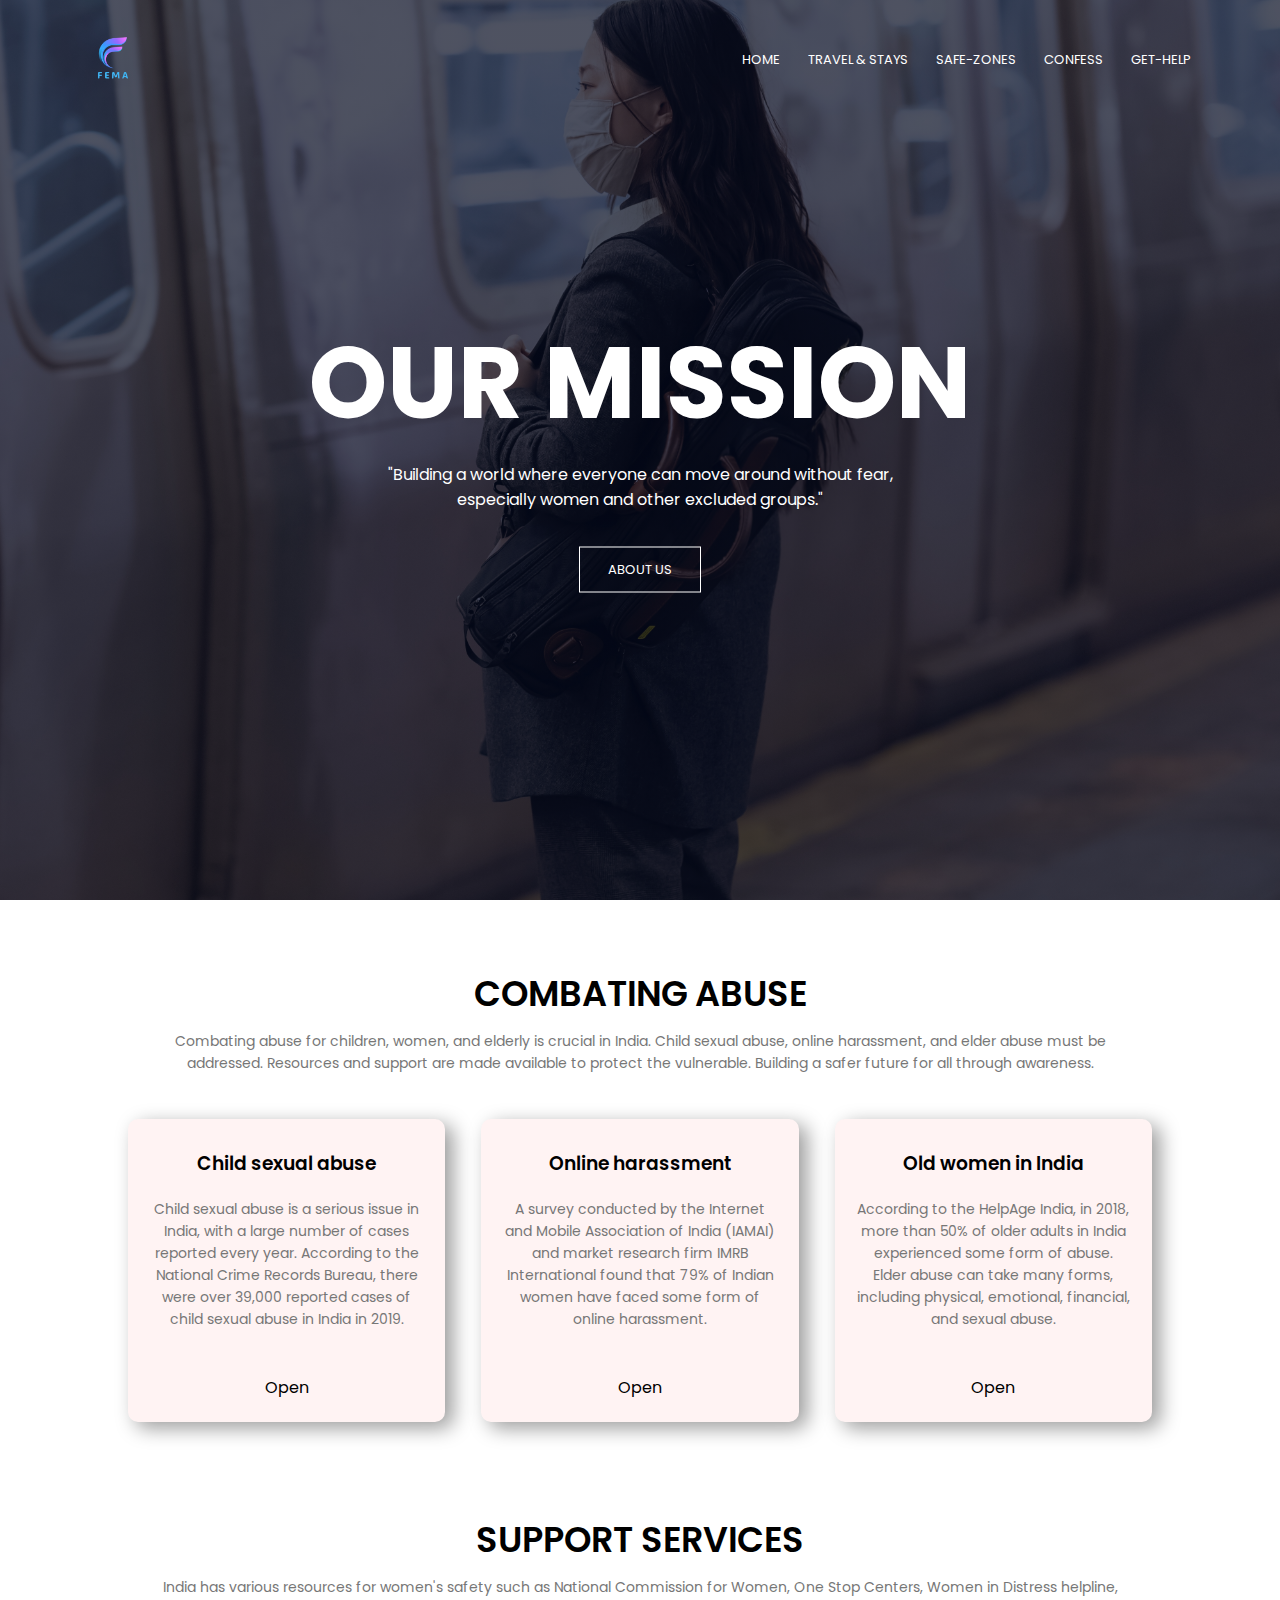
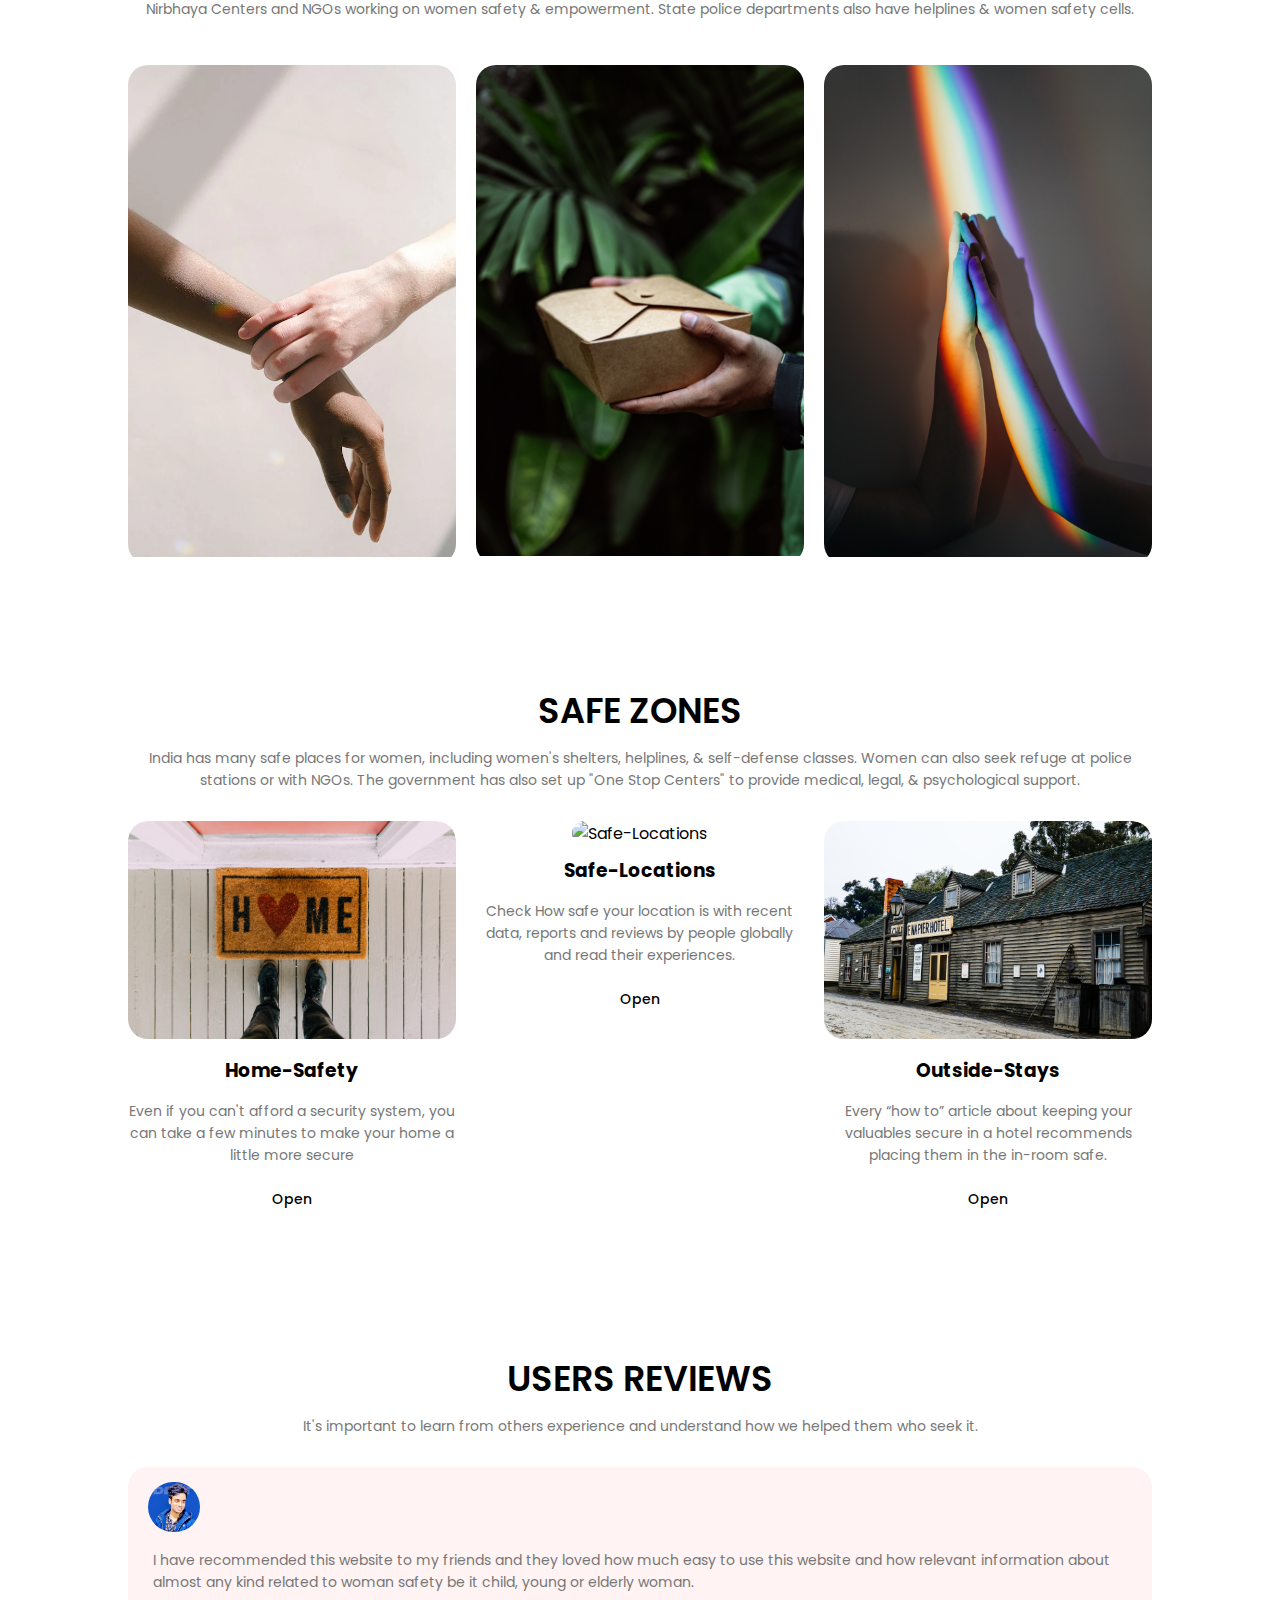
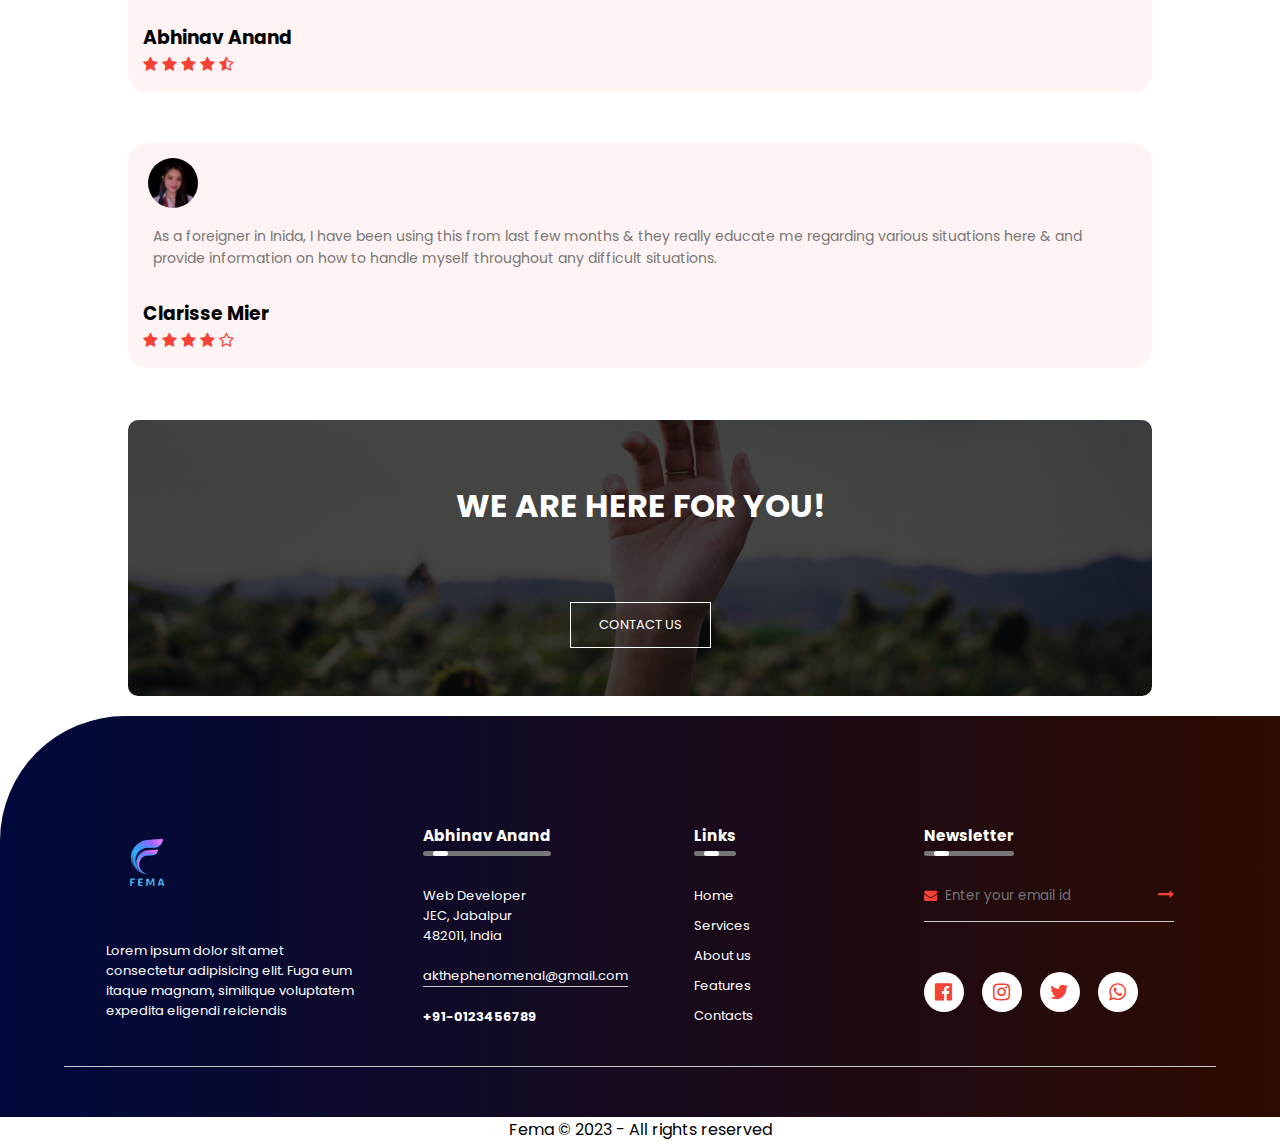
==== index.html @ bfee08e9 "Add files via upload" ====
<!DOCTYPE html>
<html lang="en">
  <head>
    <meta charset="UTF-8" />
    <meta http-equiv="X-UA-Compatible" content="IE=edge" />
    <meta name="viewport" content="width=device-width, initial-scale=1.0" />
    <title>FEMA</title>
    <link href="/img/logofinal.png" rel="icon">
    <link rel="stylesheet" href="style.css" />
    <link rel="preconnect" href="https://fonts.googleapis.com" />
    <link rel="preconnect" href="https://fonts.gstatic.com" crossorigin />
    <link
      href="https://fonts.googleapis.com/css2?family=Poppins:ital,wght@0,200;0,300;0,400;0,500;1,500&display=swap"
      rel="stylesheet"
    />
    <link
      rel="stylesheet"
      href="https://cdnjs.cloudflare.com/ajax/libs/font-awesome/4.7.0/css/font-awesome.min.css"
    />
  </head>
  <body>
    <!-- navsection -->
    <section class="header">
      <nav>
        <a href="index.html"><img src="img/logofinal.png" /> </a>
        <div class="navlinks" id="navLinks">
          <i class="fa fa-times" onclick="hideMenu()"></i>
          <ul>
            <li><a href="">HOME</a></li>
            <li><a href="/travel.html">TRAVEL & STAYS</a></li>
            <li><a href="/safeZone.html">SAFE-ZONES</a></li>
            <li><a href="confess.html">CONFESS</a></li>
            <li><a href="/Gethelp.html">GET-HELP</a></li>
            <!-- <li><a href="">OTHERS</a></li> -->
          </ul>
        </div>
        <i class="fa fa-bars" onclick="showMenu()"></i>
      </nav>

      <!-- home-text  -->
      <div class="home">
        <h1>OUR MISSION</h1>
        <p>
          "Building a world where everyone can move around without fear,<br />
          especially women and other excluded groups."
        </p>
        <a href="/about.html" class="home-link">
          ABOUT US</a>
      </div>
    </section>



    <!-- -------- Combating Abuse --------  -->
    <section class="combat">
      <h1>COMBATING ABUSE</h1>
      <p>
        Combating abuse for children, women, and elderly is crucial in India.
        Child sexual abuse, online harassment, and elder abuse must be
        addressed. Resources and support are made available to protect the
        vulnerable. Building a safer future for all through awareness.
      </p>

      <div class="combrow">
        <div class="combat-col">
          <h3>Child sexual abuse</h3>
          <p>
            Child sexual abuse is a serious issue in India, with a large number
            of cases reported every year. According to the National Crime
            Records Bureau, there were over 39,000 reported cases of child
            sexual abuse in India in 2019.
          </p>
          <a href="http://www.redelephantfoundation.org/">Open</a>
        </div>
        <div class="combat-col">
          <h3>Online harassment</h3>
          <p>
            A survey conducted by the Internet and Mobile Association of India
            (IAMAI) and market research firm IMRB International found that 79%
            of Indian women have faced some form of online harassment.
          </p>
          <a href="https://iheartmob.org/">Open</a>
        </div>
        <div class="combat-col">
          <h3>Old women in India</h3>
          <p>
            According to the HelpAge India, in 2018, more than 50% of older
            adults in India experienced some form of abuse. Elder abuse can take
            many forms, including physical, emotional, financial, and sexual
            abuse.
          </p>
          <a href="https://www.helpageindia.org/">Open</a>
        </div>
      </div>
    </section>

    <!----------Support Services---------->

    <section class="support">
      <h1>SUPPORT SERVICES</h1>
      <p>
        India has various resources for women's safety such as National
        Commission for Women, One Stop Centers, Women in Distress helpline,
        Nirbhaya Centers and NGOs working on women safety & empowerment. State
        police departments also have helplines & women safety cells.
      </p>

      <div class="supp-row">
        <div class="gethelp" onclick="parent.location='https://righttobe.org/feel-support/'">
          <img src="img/gethelp.webp" alt="feel-support"/>
          <div class="layer">
            <h3>FEEL SUPPORT</h3>
            <a href="https://righttobe.org/show-support/"></a>
          </div>
        </div>
        <div class="gethelp" onclick="parent.location='Gethelp.html'">
          <img src="img/services.jpg" alt="feel-support" />
          <div class="layer">
            <h3>SAFETY SERVICES</h3>
          </div>
        </div>
        <div class="gethelp"  onclick="parent.location='https://righttobe.org/show-support/'">
          <img src="img/show support.jpg" alt="feel-support" />
          <div class="layer">
            <h3>SHOW SUPPORT</h3>
          </div>
        </div>
      </div>
    </section>

    <!-- --------Safe zones--------  -->

    <section class="sfzones">
      <h1>SAFE ZONES</h1>
      <p>
        India has many safe places for women, including women's shelters,
        helplines, & self-defense classes. Women can also seek refuge at police
        stations or with NGOs. The government has also set up "One Stop Centers"
        to provide medical, legal, & psychological support.
      </p>
      <div class="zonerow">
        <div class="zones">
          <img src="img/homesafety.jpg" alt="Home safety" />
          <h3>Home-Safety</h3>
          <p>
            Even if you can't afford a security system, you can take a few
            minutes to make your home a little more secure<br /><br />
            <a href="https://www.corporatetravelsafety.com/safety-tips/category/home-security/">Open</a>
          </p>
        </div>

        <div class="zones">
          <img src="img/safelocations.jpg" alt="Safe-Locations" />
          <h3>Safe-Locations</h3>
          <p>
            Check How safe your location is with recent data, reports and
            reviews by people globally and read their experiences.<br /><br />
            <a href="https://safetipin.com/">Open</a>
          </p>
        </div>

        <div class="zones">
          <img src="img/hotelstays.jpg" alt="Outside-Stays" />
          <h3>Outside-Stays</h3>
          <p>
            Every “how to” article about keeping your valuables secure in a
            hotel recommends placing them in the in-room safe.<br /><br />
            <a href="https://www.corporatetravelsafety.com/safety-tips/category/hotel/">Open</a>
          </p>
        </div>
      </div>
    </section>

    <!-- -------- testimonials -------  -->
    <section class="users">
      <h1>USERS REVIEWS</h1>
      <p>
        It's important to learn from others experience and understand how we
        helped them who seek it.
      </p>
      <div class="testim">
        <div class="row">
          <img src="img/medp.jpg" alt="" />
          <div>
            <p>
              I have recommended this website to my friends and they loved how
              much easy to use this website and how relevant information about
              almost any kind related to woman safety be it child, young or
              elderly woman.
            </p>
            <h3>Abhinav Anand</h3>
            <i class="fa fa-star"></i>
            <i class="fa fa-star"></i>
            <i class="fa fa-star"></i>
            <i class="fa fa-star"></i>
            <i class="fa fa-star-half-o"></i>
          </div>
        </div>

        <div class="row">
          <img src="img/user.jpg" alt="" />
          <div>
            <p>
              As a foreigner in Inida, I have been using this from last few
              months & they really educate me regarding various situations here
              & and provide information on how to handle myself throughout any
              difficult situations.
            </p>
            <h3>Clarisse Mier</h3>
            <i class="fa fa-star"></i>
            <i class="fa fa-star"></i>
            <i class="fa fa-star"></i>
            <i class="fa fa-star"></i>
            <i class="fa fa-star-o"></i>
          </div>
        </div>
      </div>
    </section>

    <!---------- call to action --------->
    <section class="cta">
      <h1>WE ARE HERE FOR YOU!</h1>
      <a href="/Contact.html" class="home-link">CONTACT US</a>
    </section>

    <!-- --------- footer ---------  -->
    <footer>
      <div class="foot">
        <div class="col">
          <img src="img/logofinal.png" class="logo"/>
          <p>
            Lorem ipsum dolor sit amet consectetur adipisicing elit. Fuga eum
            itaque magnam, similique voluptatem expedita  eligendi reiciendis 
            
          </p>
        </div>

        <div class="col">
            <h3>Abhinav Anand <div class="underline"><span></span></div></h3>
            <p>Web Developer</p>
            <p>JEC, Jabalpur</p>
            <p>482011, India</p>
            <p class="email-ID">akthephenomenal@gmail.com</p>
            <h4>+91-0123456789</h4>
        </div>
        <div class="col">
              <h3>Links<div class="underline"><span></span></div></h3>
              <ul>
                <li><a href="">Home</a></li>
                <li><a href="/Gethelp.html">Services</a></li>
                <li><a href="/about.html">About us</a></li>
                <li><a href="">Features</a></li>
                <li><a href="/Contact.html">Contacts</a></li>
              </ul>
        </div>
        <div class="col">
            <h3>Newsletter <div class="underline"><span></span></div></h3>
            <form action="">
              <i class="fa fa-envelope"></i>
              <input type="email" placeholder="Enter your email id" required>
              <button class="submit"><i class="fa fa-long-arrow-right"></i></button>
            </form>
            <div class="icons">
              <i class="fa fa-facebook-official"></i>
              <i class="fa fa-instagram" ></i>    
             <i class="fa fa-twitter"></i>
              <i class="fa fa-whatsapp"></i>
            </div>
        </div>
      </div>
      <hr>
    </footer>
    <p class="copyright">Fema © 2023 - All rights reserved </p>



    <!-- -------javascript for toggle menu in phones----->
    <script>
      var navlinks = document.getElementById("navLinks");
      function showMenu() {
        navlinks.style.right = "0";
      }
      function hideMenu() {
        navlinks.style.right = "-200px";
      }
    </script>
  </body>
</html>
---- style.css ----
* {
    margin: 0;
    padding: 0;
    font-family: 'Poppins', sans-serif;
}

/* background image of home page */
.header{
    min-height: 100vh;
    width: 100%;
    background-image: linear-gradient(rgb(4,9,30,0.7),rgb(4,9,30,0.7)),url("img/justcheck.jpg");
    background-position: center;
    background-size: cover;
    position: relative;
}

/* navigation */
nav{
    display: flex;
    justify-content: space-between;
    padding: 2% 6%;
    align-items: center;
}

nav img{
    width: 70px;
}

.navlinks{
    flex:1;
    text-align: right;
}

.navlinks ul li{
    list-style: none;
    position: relative;
    display: inline-block;
    padding: 8px 12px;
}

.navlinks ul li a{
    text-decoration: none;
    color: #fff;
    font-size: 13px;
}

/* navbar hover effect */
.navlinks ul li a::after{
    content: '';
    width:0%;
    height: 2px;
    display: block;
    margin: auto;
    transition: 0.5s;
    background:#f44336;
}

.navlinks ul li a:hover::after{
    width:100%;
}

/* home page section */
.home{
    width: 90%;
    position: absolute;
    top: 50%;
    left: 50%;
    text-align: center;
    color: #fff;
    transform: translate(-50%,-50%);
}

.home h1{
    font-size: 100px;
    cursor: pointer;
    transition: 0.5s;
}

.home h1:hover{
    -webkit-text-stroke: 0.01px #f44336;
    color: transparent;
}

.home p{
    padding:4px 0px 35px;

}

.home-link{
    border: 1px solid #fff;
    padding: 12px 28px;
    text-decoration: none;
    color: #fff;
    background: transparent;
    font-size: 13px;
    position: relative;
    cursor: pointer;
    transition: 0.2s;
    border-radius: px;
    display: inline-block;
}

.home-link:hover{
    color: #fff;
    background:  #f44336;
    box-shadow: 0 0 8px #f44336,  0 0 2px #f44336, 0 0 2px #f44336;
    /* transition-delay: 0.2s; */
    /* border: 1px solid #f44336; */
}

.home-link span{
    position: absolute;
    display: block;
}


/* .home-link:hover{
    border: 1px solid #f44336;
    background-color:#f44336;
} */

nav .fa{
    display: none;
}

@media(max-width: 700px){
    .home h1{
        font-size: 27px;
    }

    .home p{
        font-size: 10px;
    }

    .navlinks ul li{
        display: block;
    }
    .navlinks{
        position: fixed;
        text-align: left;       /*block ka left*/
        top:0;
        right:-200px;
        height:100vh;
        width:200px;
        background-color: #f44336;
        z-index: 2;         /*otherwise header section will not be hidden while opening*/
        transition: 1s;
    }

    nav .fa{
        display: block;
        color:#fff;
        font-size:27px;
        margin:10px;
    }
    .navlinks ul{
        padding: 30px;
    }
}


/* ------ Combating abuse ------- */
.combat{
    margin: auto;
    text-align: center;
    padding-top: 67px;
    width: 80%;
}

.combat h1{
    font-size: 35px;
    font-weight: 600;
}

.combat p{
    color: #777;
    line-height: 22px;
    padding: 10px;
    font-size: 14px;
    font-weight: 400px;
    margin-bottom: 35px;
}

.combrow{
    margin-top:5px;
    display: flex;
    justify-content: space-between;
}

.combat-col{
    flex-basis: 31%;
    background: #fff3f3;
    border-radius: 10px;
    margin-bottom: 5%;
    padding: 20px 12px;
    box-sizing: border-box;
    transition: 0.7s;
    box-shadow: 8px 6px 20px rgba(6, 6, 6, 0.4);
    position: relative;
    overflow: hidden;
}   



.combat h3{
   text-align: center;
   font-weight: 600;
   margin: 10px 0;
}

.combat-col:hover{
    box-shadow: 0 0 6px 0px rgba(0, 0, 0, 0.4);
}

.combat-col a{
    text-decoration: none;
    color: black;
    font-weight: 400;

}

.combat-col a::after{
    content: '';
    width:0%;
    height: 2px;
    display: block;
    margin: auto;
    transition: 0.5s;
    background:#A28089;
}

.combat-col a:hover::after{
    width:15%;
}


@media(max-width: 700px){
    .combrow{
        flex-direction: column;
    }
}

/* -------support services--------  */

.support{
    margin: auto;
    text-align: center;
    padding-top: 40px;
    width: 80%;
    height: 100%;
}

.support h1{
    font-size: 35px;
    font-weight: 600;
}

.support p{
    color: #777;
    line-height: 22px;
    padding: 10px;
    font-size: 14px;
    font-weight: 400px;
    margin-bottom: 35px;
}

.supp-row{
    border: none;
    display: flex;
    justify-content: space-between;
}

.gethelp{
    flex-basis: 32%;
    /* border: none; */
    margin-bottom: 20px;
    border-radius: 20px;
    position: relative;
    overflow: hidden;
}

.gethelp img{
    width:100%;
    /* display: block; */
}

.layer{
    background: transparent;
    top: 0;
    left: 0;
    position: absolute;
    height: 98.6%;
    width:100%;
    transition: 0.5s;
    cursor: pointer;
}

.layer:hover{
    background: #ff060282;
}

.layer h3{
    color: #fff;
    width:100%;
    font-weight: 500;
    font-size: 26px;
    bottom:0;
    left: 50%;
    transform: translateX(-50%);
    position: absolute;
    opacity: 0;
    transition: 0.5s;
}

.layer:hover h3{
    opacity: 2;
    bottom: 49%;
}

@media(max-width: 700px){
    .supp-row{
        flex-direction: column;
    }
}

/* --------- safe zones ----------  */
.sfzones{
    text-align: center;
    margin: auto;
    padding-top: 100px;
    width: 80%;
    height: 100%;
}

.sfzones h1{
    font-size: 35px;
    font-weight: 600;
}

.sfzones p{
    color: #777;
    line-height: 22px;
    padding: 10px;
    font-size: 14px;
    font-weight: 400px;
    margin-bottom: 20px;
}

.zonerow{
    display: flex;
    justify-content: space-between;
}

.zonerow img{
    width: 100%;
    border-radius: 20px;
    /* display: block; */
}

.zones{
    flex-basis: 32%;
    margin-bottom: 20px;
    border-radius: 20px;
    position: relative;
    overflow: hidden;
}

.zones p{
    padding: 0;
}

.zones h3{
    margin-top: 10px;
    margin-bottom: 15px;
}

.zones a{
    text-decoration: none;
    color: black;
    font-weight: 500;

}

.zones a::after{
    content: '';
    width:0%;
    height: 2px;
    display: block;
    margin: auto;
    transition: 0.5s;
    background:#f44336;
}

.zones a:hover::after{
    width:10%;
}

@media(max-width: 700px){
    .zonerow{
        flex-direction: column;
    }
}

/* ----------- tesstimonials -----------  */
.users{
    width: 80%;
    margin: auto;
    padding-top: 100px;
    text-align: center;
}

.users h1{
    font-size: 35px;
    font-weight: 600;
}

.users p{
    color: #777;
    line-height: 22px;
    padding: 10px;
    font-size: 14px;
    font-weight: 400px;
    margin-bottom: 20px;
}

.row{
    border-radius: 20px;
    margin-bottom: 5%;
    text-align: left;
    padding: 15px;
    cursor: pointer;
    background: #fff3f3;
}

.testim img{
    height: 50px;
    margin-left: 5px;
    margin-right: 30px;
    border-radius: 50px;
}

.row .fa{
    color: #f44336;
}

.cta{
    margin: auto;
    width: 80%;
    height: 276px;
    background-image: linear-gradient(rgba(0,0,0,0.7),rgba(0,0,0,0.7)),url("img/cta.jpg");
    background-position: center;
    background-size:cover;
    text-align: center;
    border-radius: 10px;
    margin-bottom: 20px;
}

.cta h1{
    color:#fff;
    margin-bottom: 10px;
    padding: 62px 0px;
}

/* ------footer-----  */
footer{
    width: 100%;
    bottom: 0;
    background: linear-gradient(to right, #00093c, #2d0b00);
    color:#fff;
    padding: 100px 0 30px;
    border-top-left-radius: 125px;
    font-size: 13px;
    line-height: 20px;
}

footer img{
    width: 80px;
    margin-bottom: 30px;
}

.foot{
      width:85%;
      margin: auto;
      display:flex;
      flex-wrap:wrap;
      align-items:flex-start;
      justify-content: space-between;
}

.col{
    flex-basis: 23%;
    padding: 10px;
}

.col:nth-child(2){
    flex-basis: 15%;
}

.col:nth-child(3){
    flex-basis: 15%;
}

.col h3{
    width: fit-content;
    margin-bottom: 40px;
    position: relative;
}

.email-ID{
    width:fit-content;
    border-bottom: 1px solid #ccc;
    margin: 20px 0;
}

ul li{
    list-style: none;
     margin-bottom: 10px;
}

ul li a{
    text-decoration: none;
    color: white;
}

.col .fa{
    color:#f44336
}

.col form{
    padding-bottom: 15px;
    display: flex;
    align-items:center;
    justify-content: space-between;
    border-bottom: 1px solid #ccc;
    margin-bottom: 50px;
}

form .far{
    font-size: 18px;
    margin-right: 10px;
}

form input{
    width: 82%;
    background: transparent;
    color: #ccc;
    border: 0;
    outline: none;
}

form button{
    background: transparent;
    border: 0;
    outline: none;
    cursor: pointer;
}

form button .fa{
    font-size: 16px;
}

.icons .fa{
    width: 40px;
    height: 40px;
    border-radius: 50%;
    text-align: center;
    line-height: 40px;
    font-size: 20px;
    color:#f44336;
    background: #fff;
    margin-right: 15px;
    cursor: pointer;
}

hr{
    width: 90%;
    border: 0;
    border-bottom: 1px solid #ccc;
    margin: 20px auto;
}

.copyright{
    text-align: center;
}

.underline{
    width: 100%;
    height: 5px;
    background: #767676;
    border-radius: 3px;
    position: absolute;
    top: 25px;
    left: 0;
    overflow: hidden;
}

.underline span{
     width: 15px;
     height: 100%;
     background: #fff;
     border-radius: 3px;
     position: absolute;
     top: 0;
     left: 10px;
     animation: moving 2s linear infinite;
}

@keyframes moving{
    0%{
        left: -20px;
    }
    100%{
        left:100%
    }
}

@media(max-width: 700px){
    footer{
        bottom: unset;
    }
    .col{
        flex-basis: 100%;
    }
    
    .col:nth-child(2){
        flex-basis: 100%;
    }
    
    .col:nth-child(3){
        flex-basis: 100%;
    }
}


/* --------- About us page --------  */
.sub-header{
    height: 50vh;
    width: 100%;
    background-image: linear-gradient(rgba(4,9,30,0.7),rgba(4,9,30,0.7)),url("img/about.jpg");
    background-position: center;
    background-size: cover;
    text-align: center;
    color: #fff;
}

.sub-header h1{
    margin-top: 100px;
    font-size: 30px;
    letter-spacing: 1px;
}

.about-us{
    width: 80%;
    margin: auto;
    padding-top:80px;
    padding-bottom: 50px;
    display: flex;
}

.about-col{
    flex-basis: 50%;
    padding: 30px 2px;
}

.about-col img{
    width: 100%;
}

.about-col h1{
    padding-top: 0;
}

.about-col img{
    padding: 15px 0 25px;
}

.red-btn{
    border: 1px solid #f44336;
    background: transparent;
    color:#f44336 ;
    /* transition: 0.1s; */
}

.red-btn:hover{
    color: #fff;
    border: 1px solid #fff;
}

.about-col p{
    margin-bottom: 15px;
}

@media (max-width: 700px){
    .about-us{
        flex-direction: column;
    }
}


/* ------- zone page -----   */

.zoneImg{
    width: 100px;
}

/* .zone-col p{
    letter-spacing: 1px;
    padding: 5px 7px;
} */

.zone-header{
    height: 50vh;
    width: 100%;
    background-image: linear-gradient(rgba(4,9,30,0.7),rgba(4,9,30,0.7)),url("img/zoneBG.jpg");
    background-position: center;
    background-size: cover;
    text-align: center;
    color: #fff;
}

/* -------- get help page ------- */

.get-Hlp{
    height: 50vh;
    width: 100%;
    background-image: linear-gradient(rgba(4,9,30,0.7),rgba(4,9,30,0.7)),url("img/gethelpBG.jpg");
    background-position: center;
    background-size: cover;
    text-align: center;
    color: #fff;
}


/* ------ travel page ------  */

.travel-header{
    height: 50vh;
    width: 100%;
    background-image: linear-gradient(rgba(4,9,30,0.7),rgba(4,9,30,0.7)),url("img/travelBG.jpg");
    background-position: center;
    background-size: cover;
    text-align: center;
    color: #fff;
}


/* --------- confess page --------  */

.confess-header{
    height: 50vh;
    width: 100%;
    background-image: linear-gradient(rgba(4,9,30,0.7),rgba(4,9,30,0.7)),url("img/confessBG2.jpg");
    background-position: center;
    background-size: cover;
    text-align: center;
    color: #fff;
}


/* ------ location ------  */

.location{
    width: 80%;
    margin: auto;
    padding: 80px 0;
}


.location iframe{
    width: 100%;
}


.contactUS{
    width: 80%;
    margin: auto;
}

.rowss{
    display: flex;
}

.contact-coll{
    flex-basis: 48%;
    margin-bottom: 30px;
}

.contact-coll div{
    display: flex;
    align-items:center;
    margin-bottom: 40px;

}

.contact-coll div .fa{
    font-size: 28px;
    color: #f44336;
    margin: 10px;
    margin-right: 30px;
}


.contact-coll div p{
    padding: 0;
}

.contact-coll div h5{
    font-size: 20px;
    margin-bottom: 5px;
    color: #555;
    font-weight: 400;
}

.contact-coll input, .contact-coll textarea{
    width: 100%;
    padding: 15px;
    margin-bottom: 17px;
    outline: none;
    border: 1px solid #ccc;
    box-sizing: border-box;
}


.Cont{
    height: 50vh;
    width: 100%;
    background-image: linear-gradient(rgba(4,9,30,0.7),rgba(4,9,30,0.7)),url("img/contact-us.jpg");
    background-position: center;
    background-size: cover;
    text-align: center;
    color: #fff;
}


@media(max-width: 700px){
    .rowss{
        flex-direction: column;
    }
}
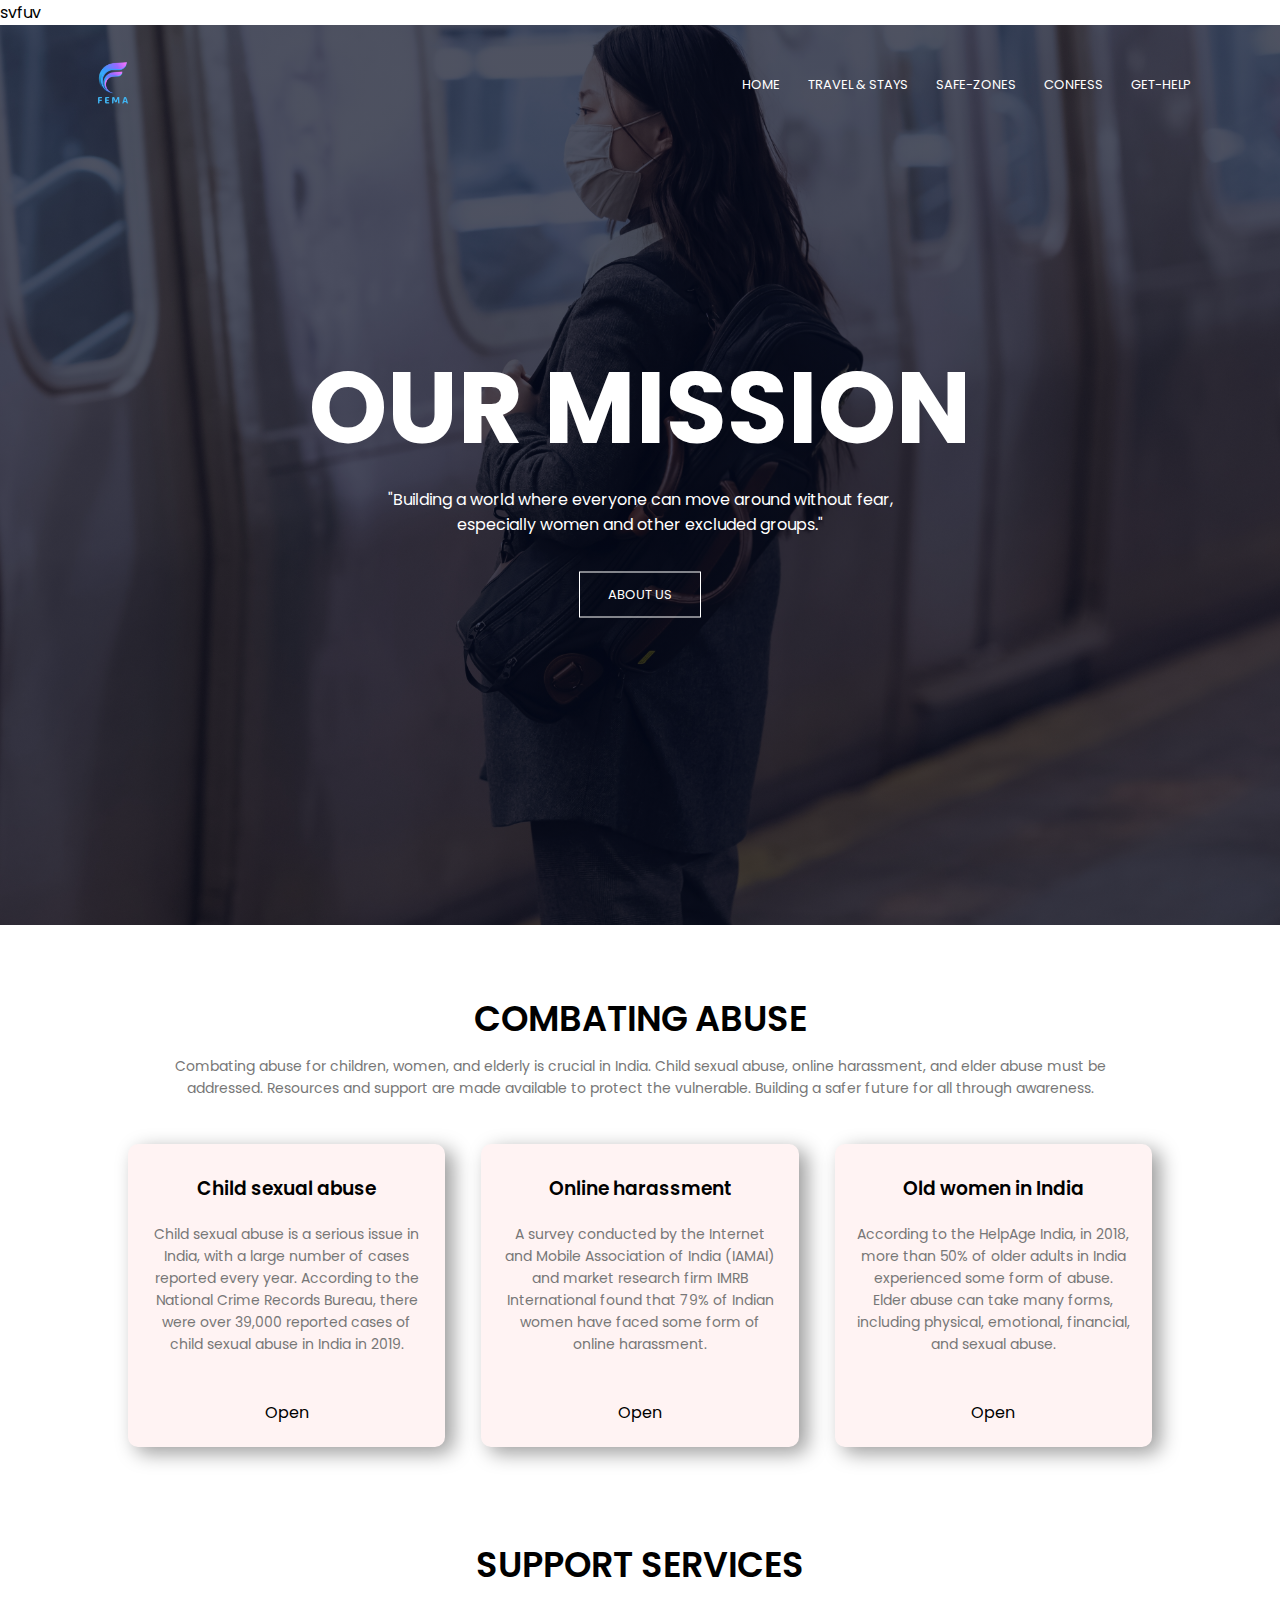
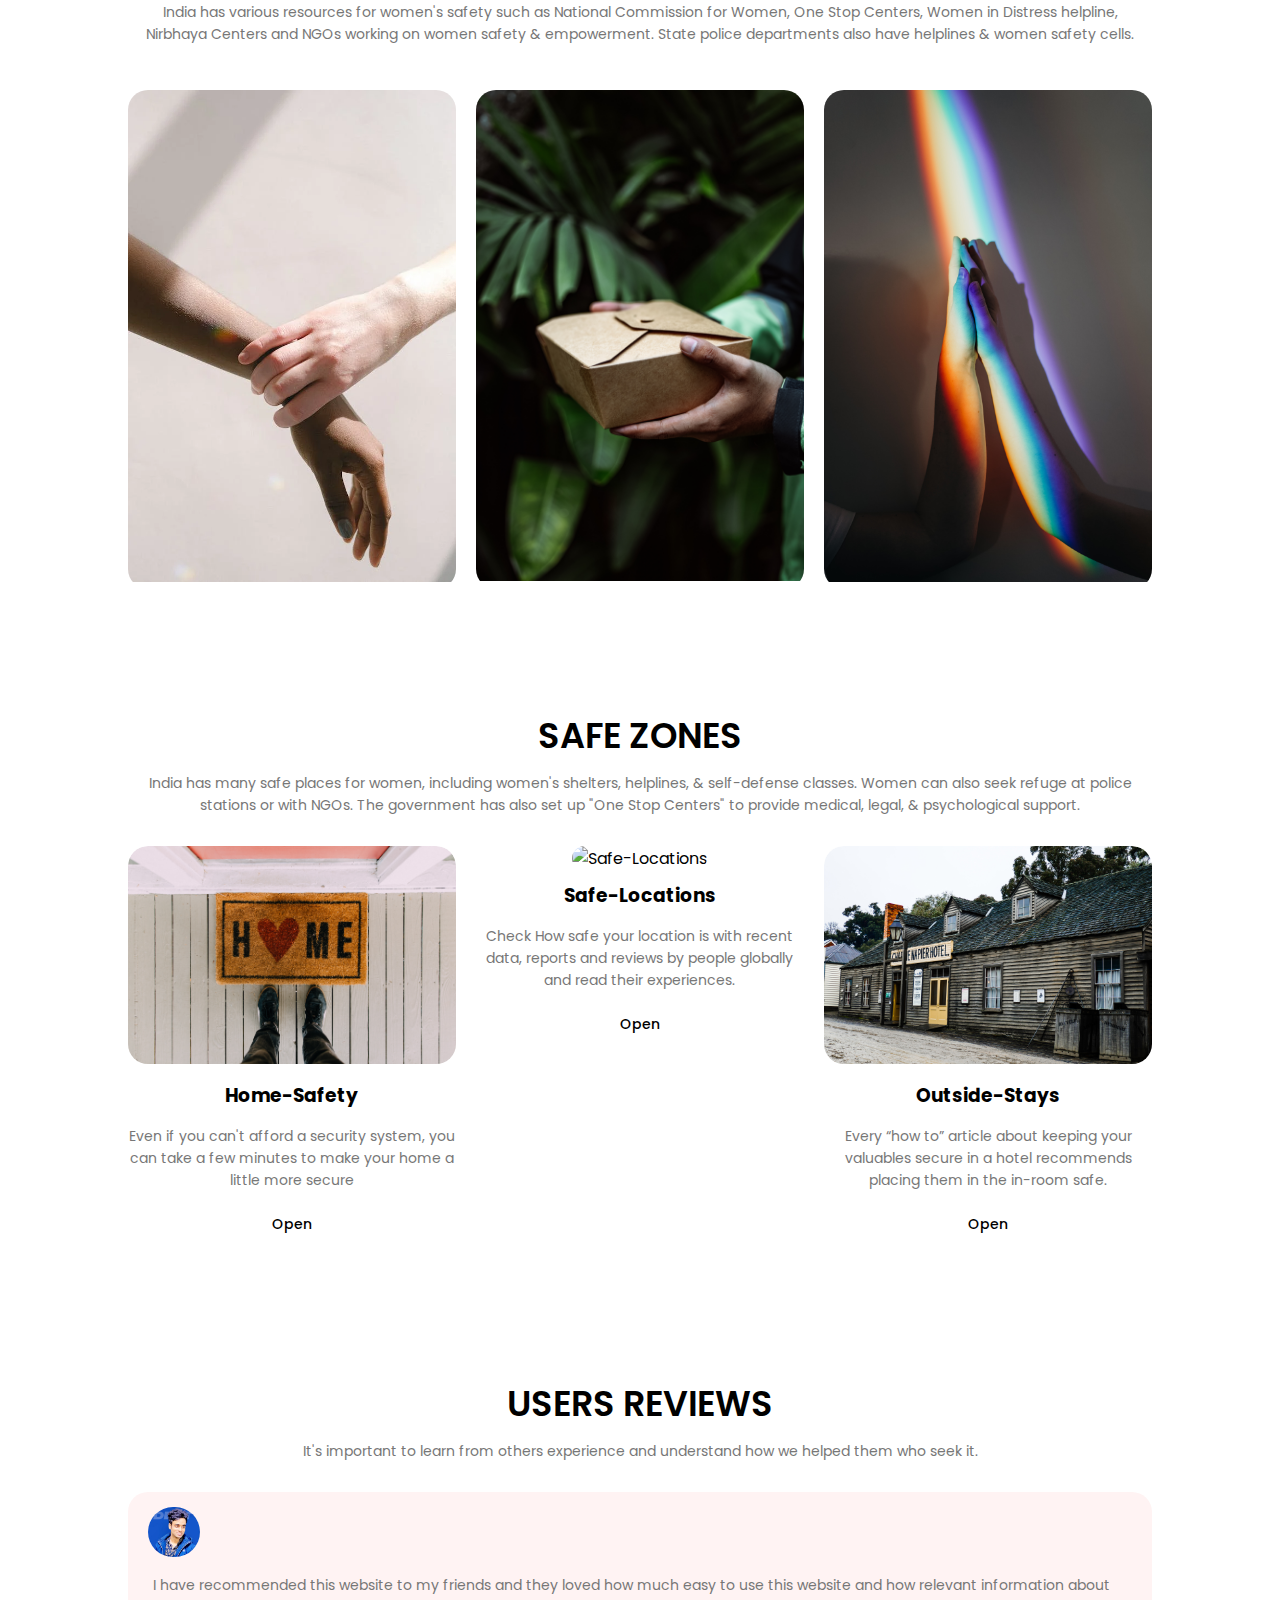
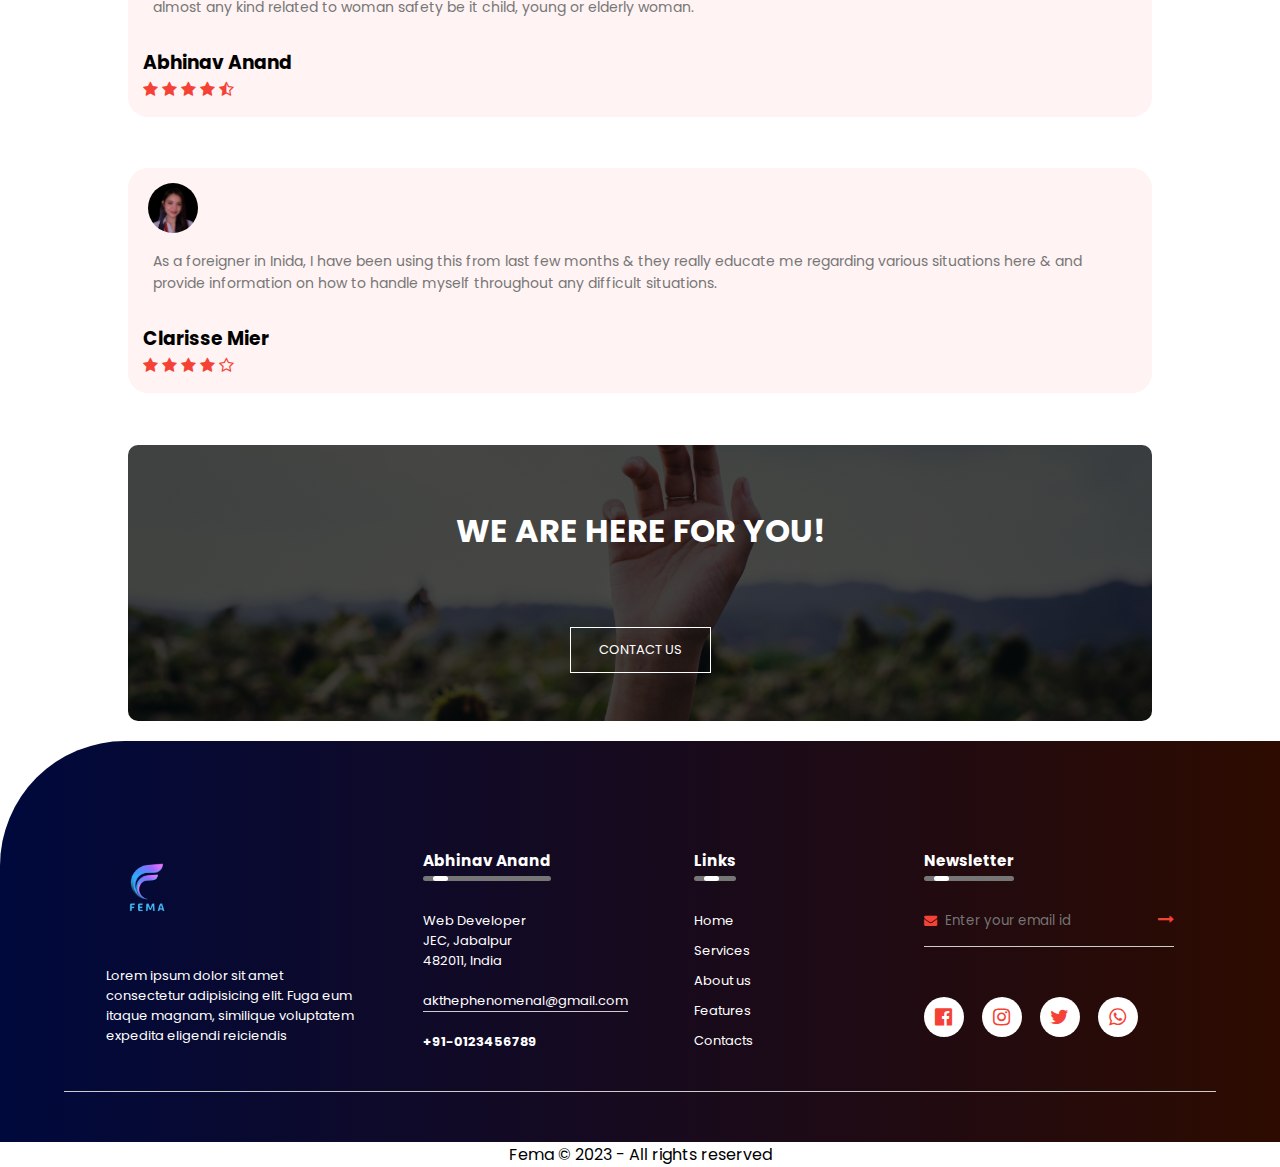
==== commit b5f6562f: "Update index.html" ====
--- a/index.html
+++ b/index.html
@@ -12,7 +12,7 @@
     <link
       href="https://fonts.googleapis.com/css2?family=Poppins:ital,wght@0,200;0,300;0,400;0,500;1,500&display=swap"
       rel="stylesheet"
-    />
+    />svfuv 
     <link
       rel="stylesheet"
       href="https://cdnjs.cloudflare.com/ajax/libs/font-awesome/4.7.0/css/font-awesome.min.css"
@@ -27,10 +27,10 @@
           <i class="fa fa-times" onclick="hideMenu()"></i>
           <ul>
             <li><a href="">HOME</a></li>
-            <li><a href="/travel.html">TRAVEL & STAYS</a></li>
-            <li><a href="/safeZone.html">SAFE-ZONES</a></li>
+            <li><a href="travel.html">TRAVEL & STAYS</a></li>
+            <li><a href="safeZone.html">SAFE-ZONES</a></li>
             <li><a href="confess.html">CONFESS</a></li>
-            <li><a href="/Gethelp.html">GET-HELP</a></li>
+            <li><a href="Gethelp.html">GET-HELP</a></li>
             <!-- <li><a href="">OTHERS</a></li> -->
           </ul>
         </div>
@@ -220,7 +220,7 @@
     <!---------- call to action --------->
     <section class="cta">
       <h1>WE ARE HERE FOR YOU!</h1>
-      <a href="/Contact.html" class="home-link">CONTACT US</a>
+      <a href="contact.html" class="home-link">CONTACT US</a>
     </section>
 
     <!-- --------- footer ---------  -->
@@ -247,10 +247,10 @@
               <h3>Links<div class="underline"><span></span></div></h3>
               <ul>
                 <li><a href="">Home</a></li>
-                <li><a href="/Gethelp.html">Services</a></li>
-                <li><a href="/about.html">About us</a></li>
+                <li><a href="Gethelp.html">Services</a></li>
+                <li><a href="about.html">About us</a></li>
                 <li><a href="">Features</a></li>
-                <li><a href="/Contact.html">Contacts</a></li>
+                <li><a href="Contact.html">Contacts</a></li>
               </ul>
         </div>
         <div class="col">
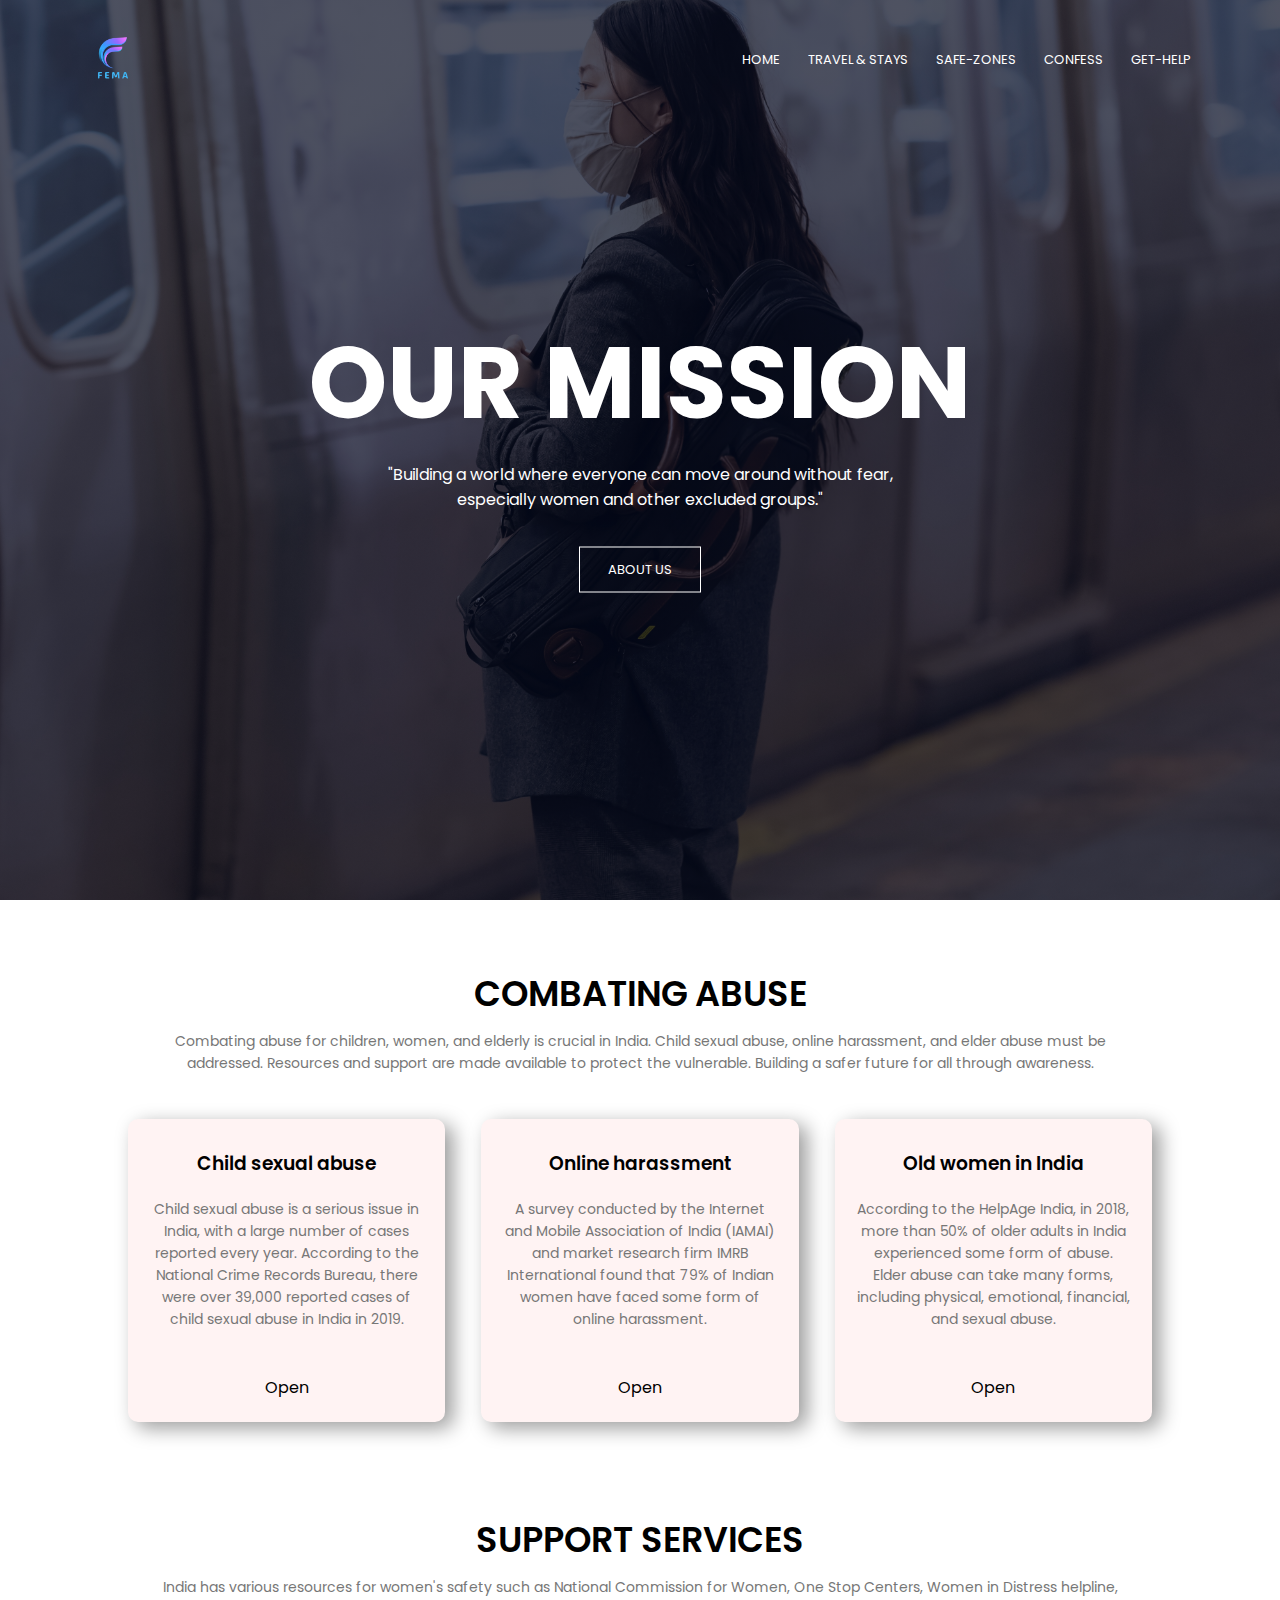
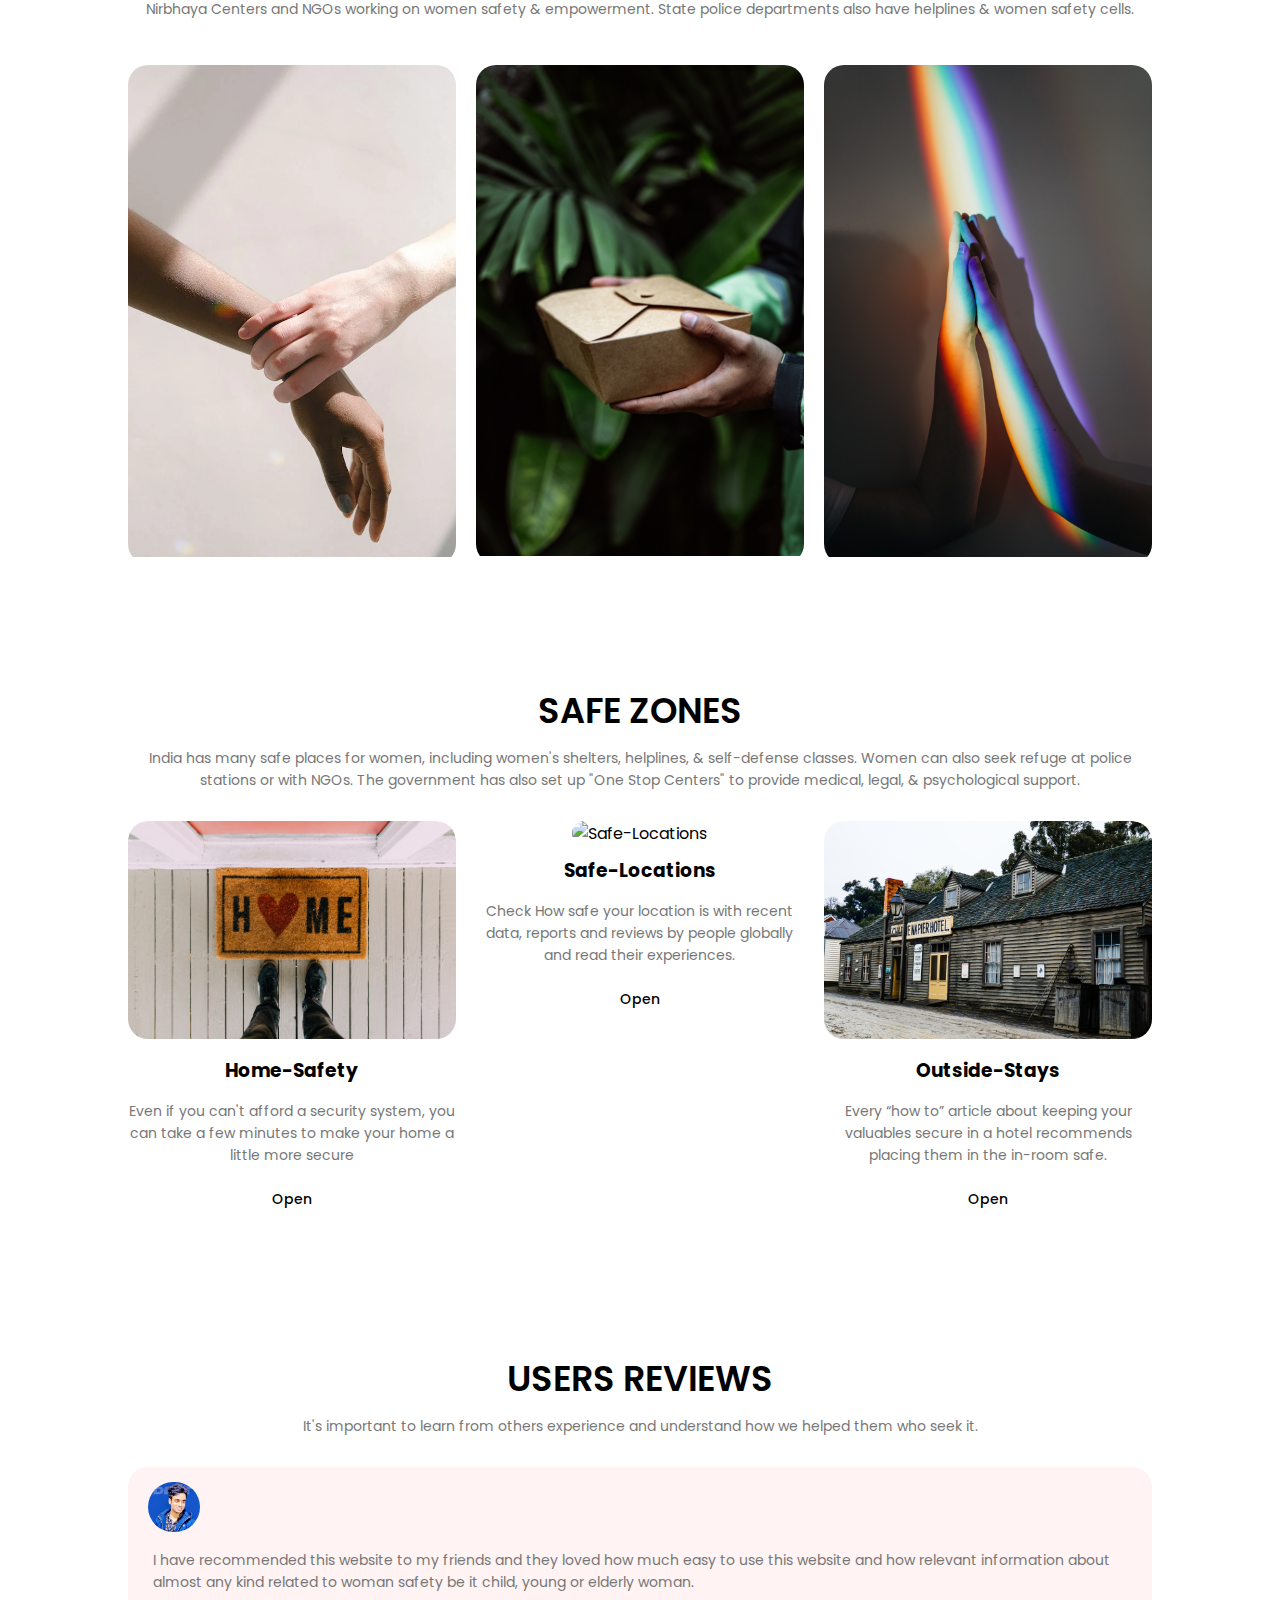
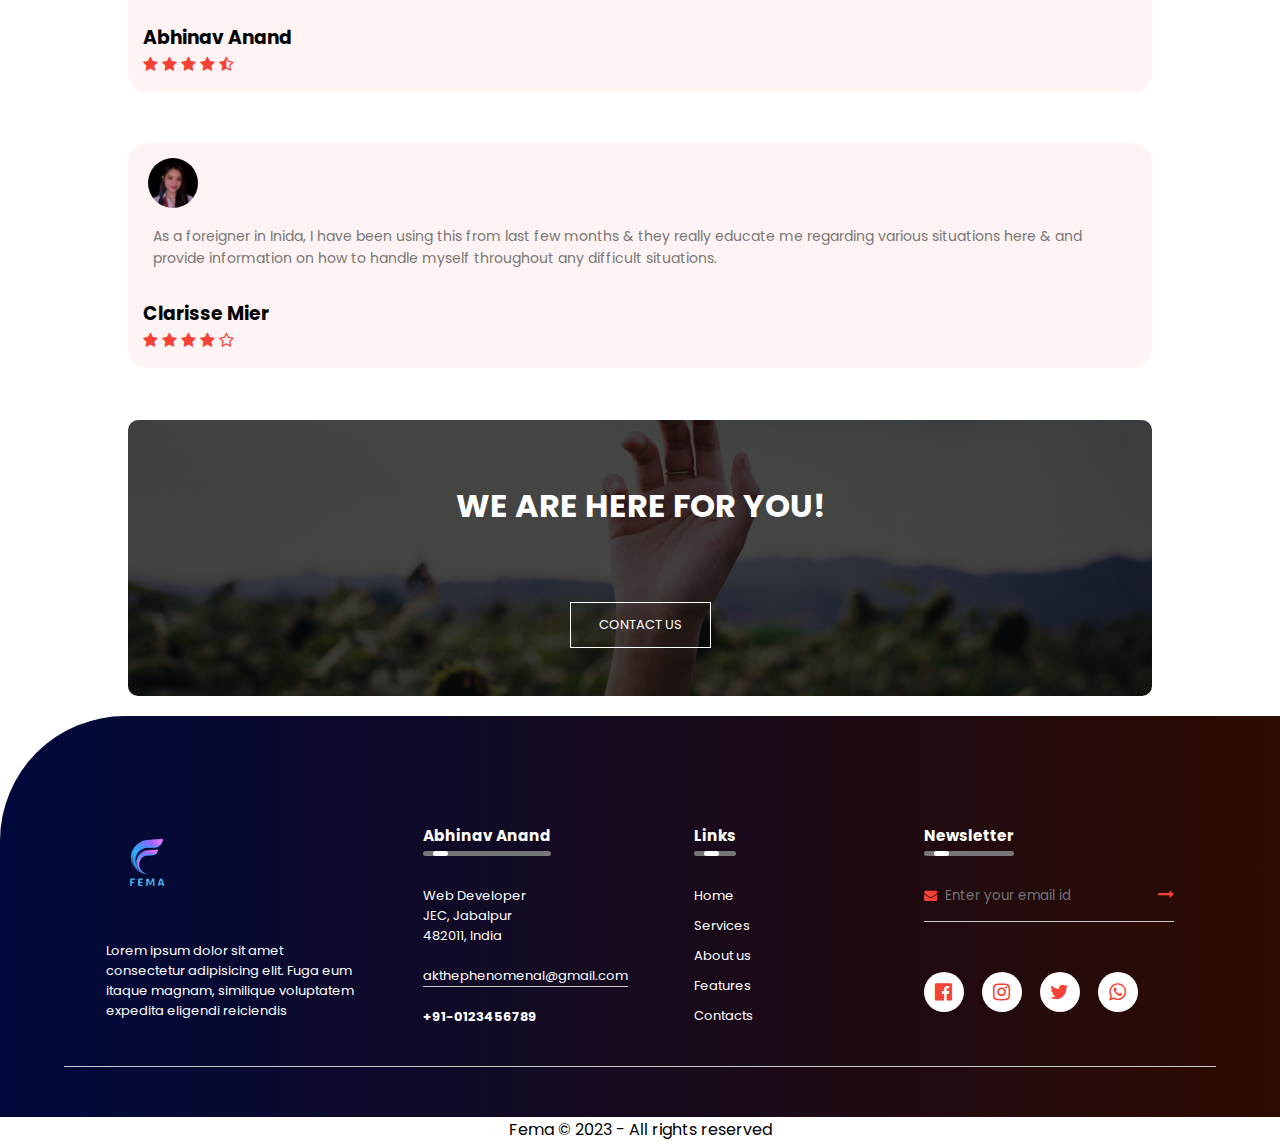
==== commit 3059e2b4: "Update index.html" ====
--- a/index.html
+++ b/index.html
@@ -12,7 +12,7 @@
     <link
       href="https://fonts.googleapis.com/css2?family=Poppins:ital,wght@0,200;0,300;0,400;0,500;1,500&display=swap"
       rel="stylesheet"
-    />svfuv 
+    />
     <link
       rel="stylesheet"
       href="https://cdnjs.cloudflare.com/ajax/libs/font-awesome/4.7.0/css/font-awesome.min.css"
@@ -44,7 +44,7 @@
           "Building a world where everyone can move around without fear,<br />
           especially women and other excluded groups."
         </p>
-        <a href="/about.html" class="home-link">
+        <a href="about.html" class="home-link">
           ABOUT US</a>
       </div>
     </section>
@@ -220,7 +220,7 @@
     <!---------- call to action --------->
     <section class="cta">
       <h1>WE ARE HERE FOR YOU!</h1>
-      <a href="contact.html" class="home-link">CONTACT US</a>
+      <a href="Contact.html" class="home-link">CONTACT US</a>
     </section>
 
     <!-- --------- footer ---------  -->
